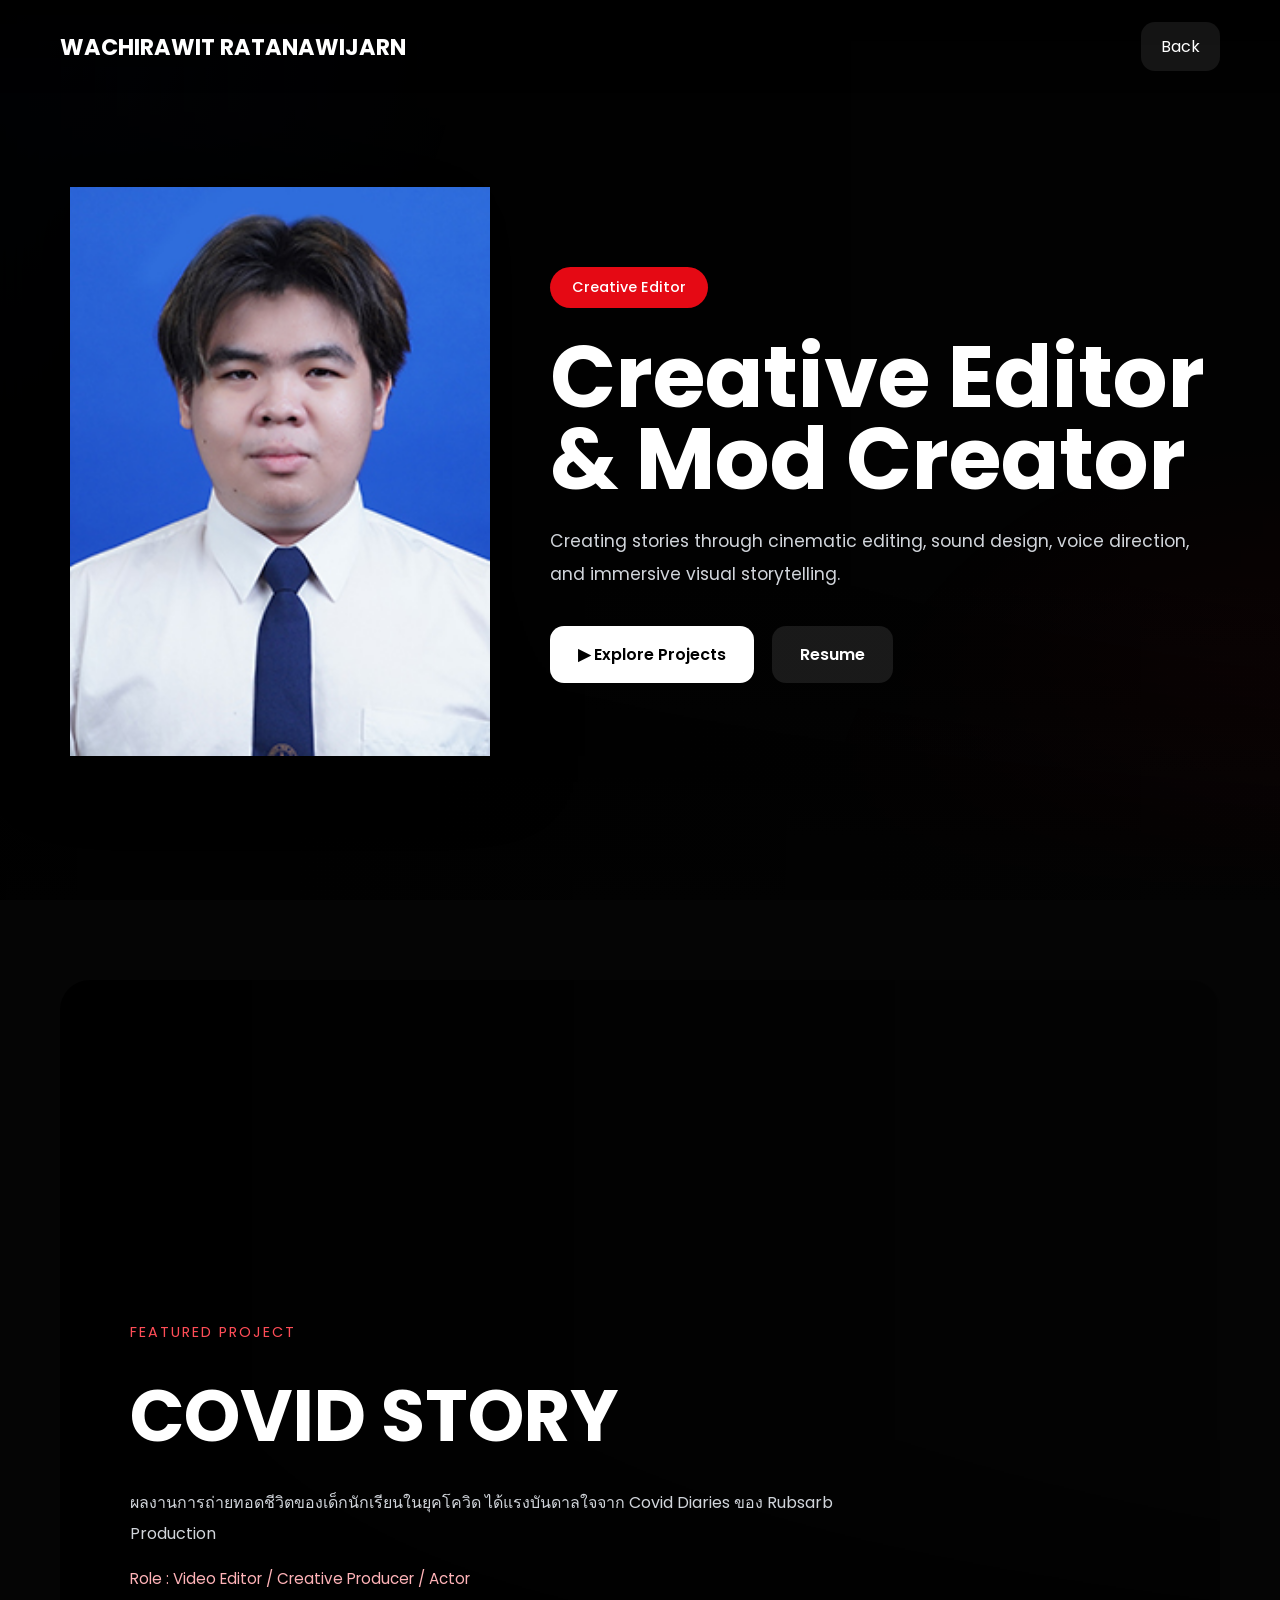
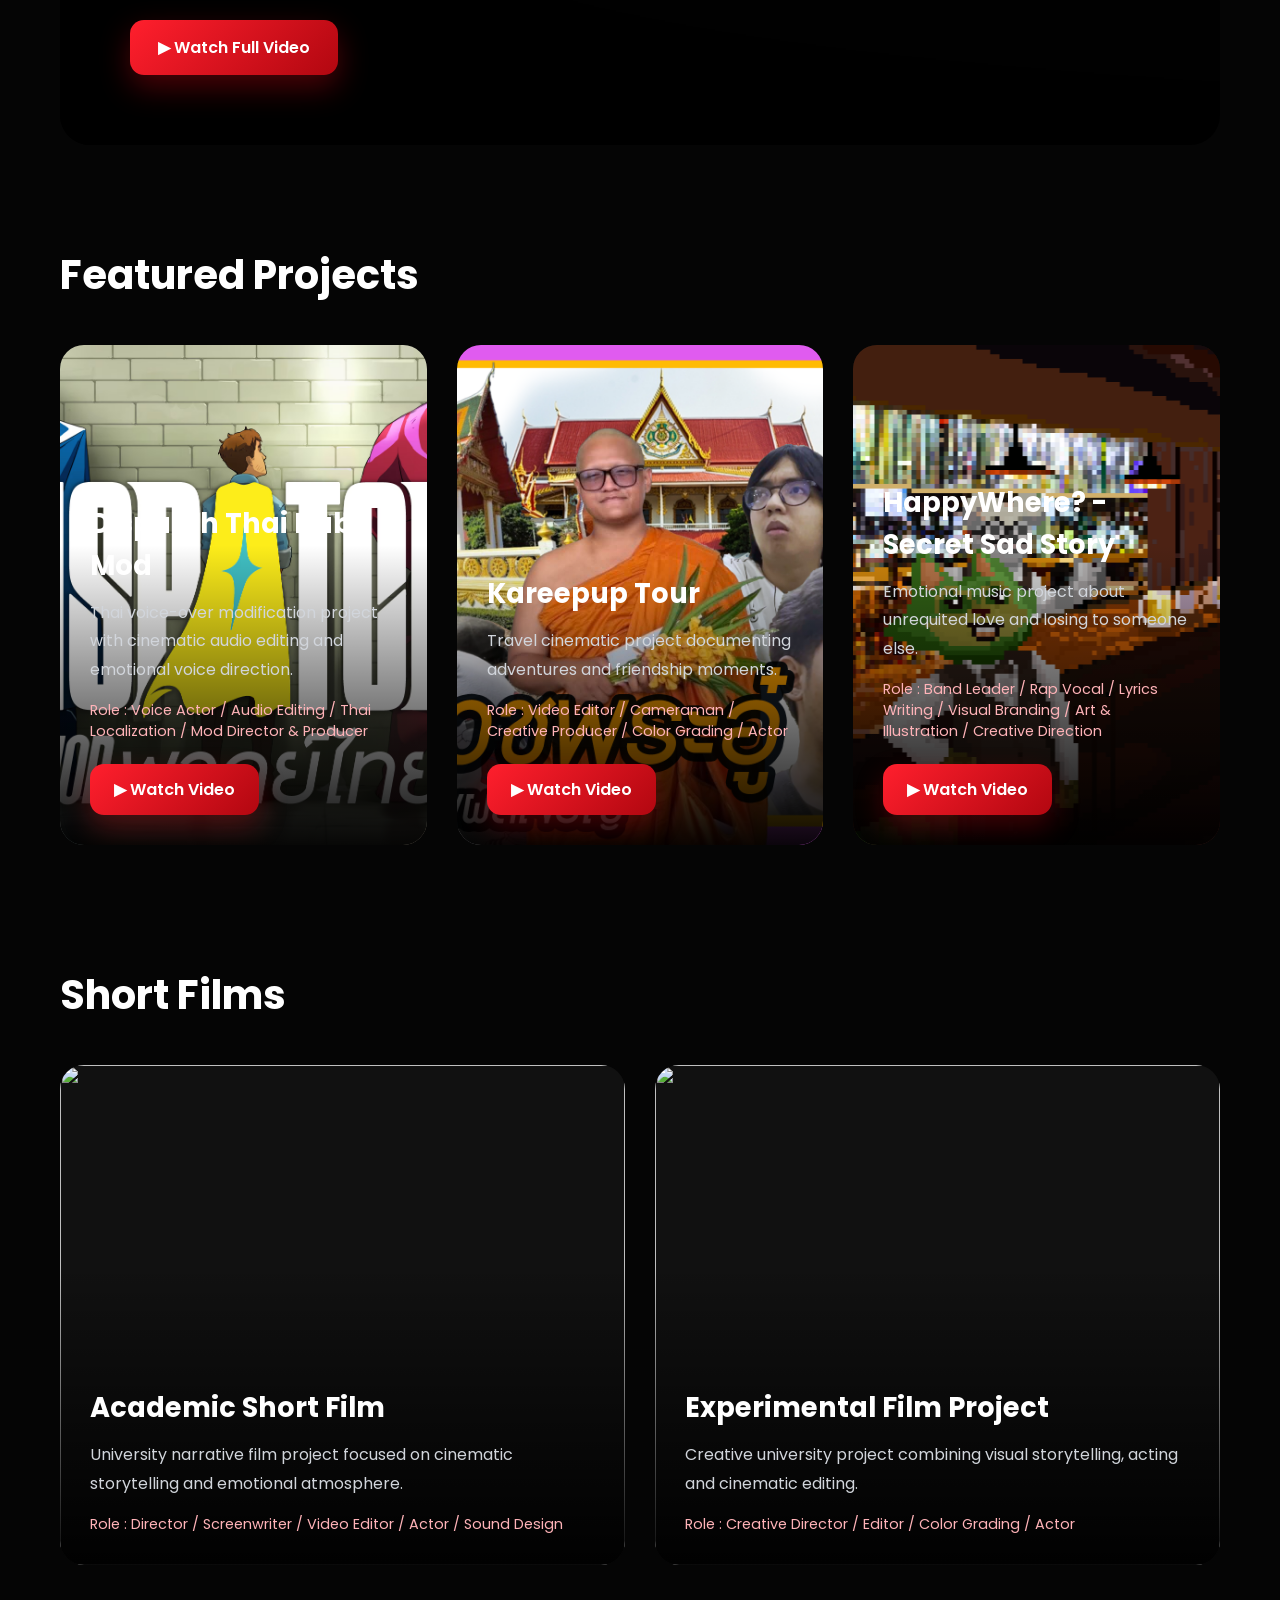
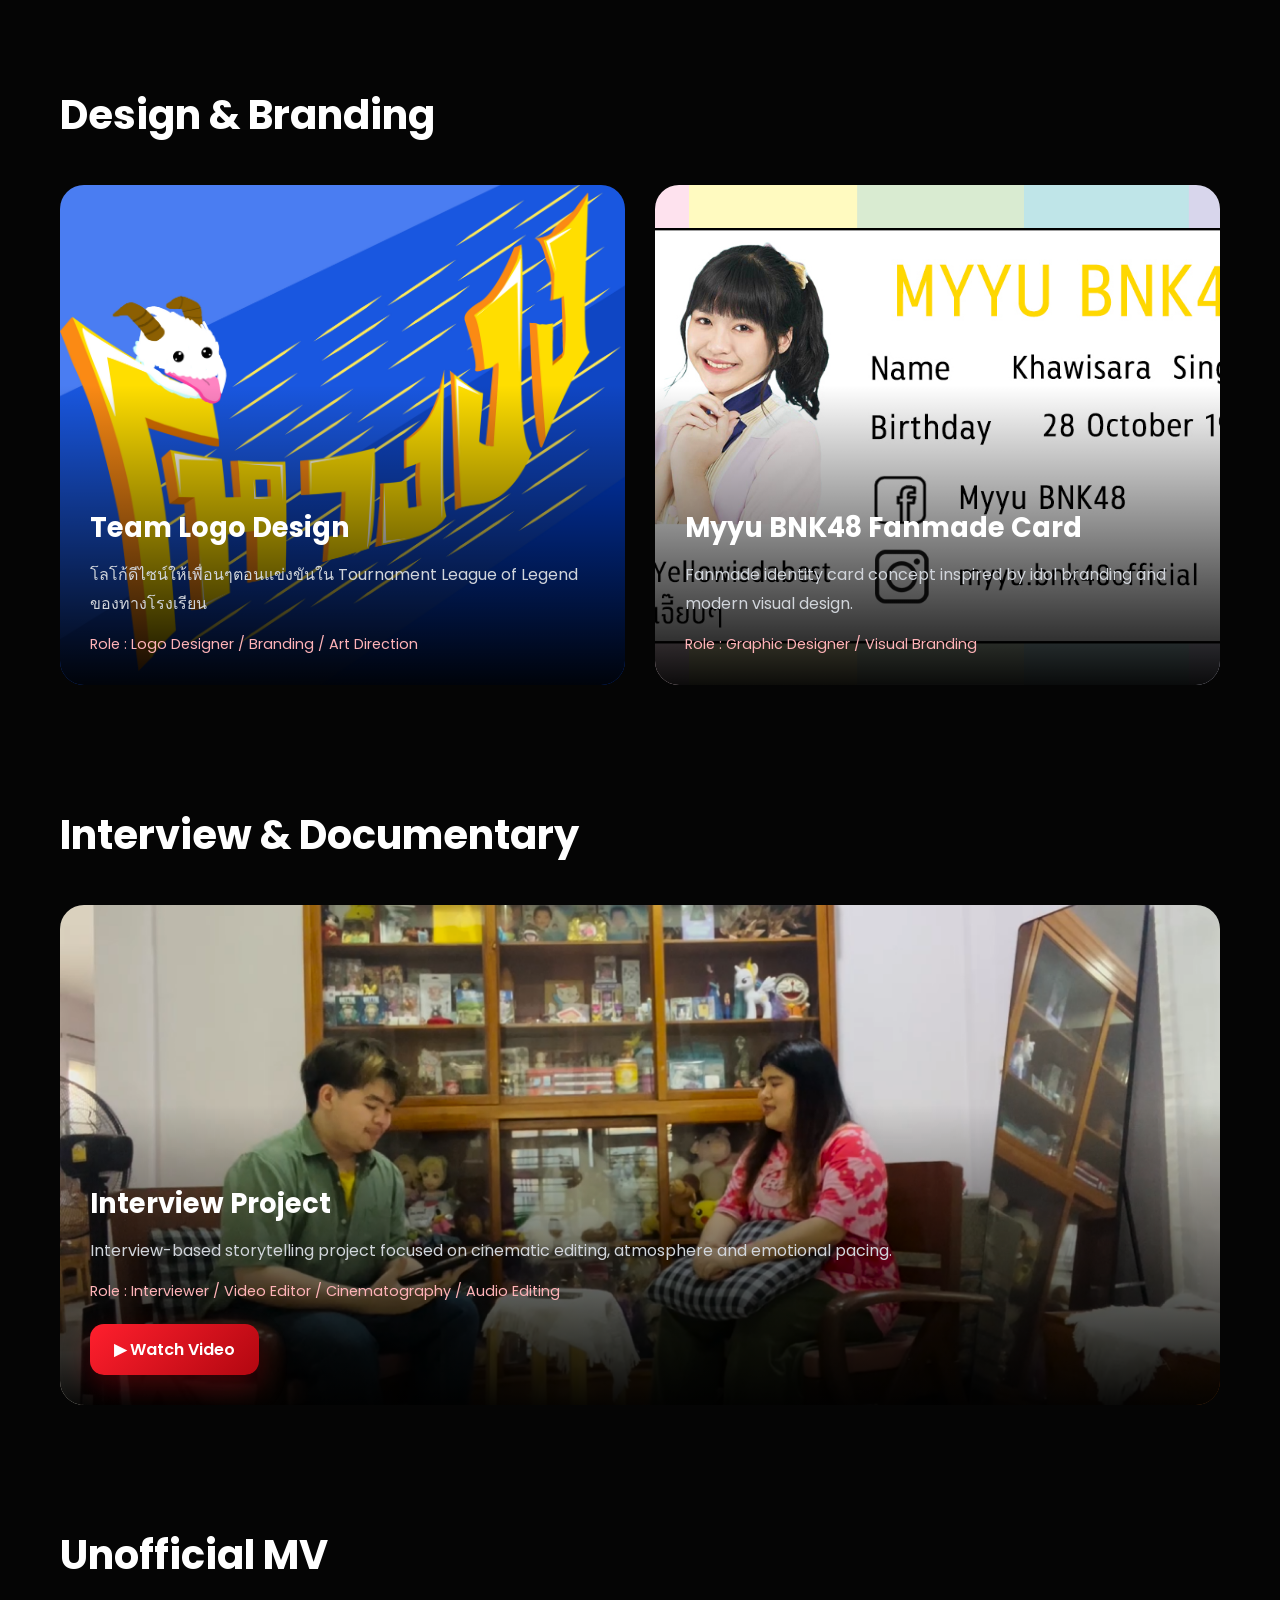
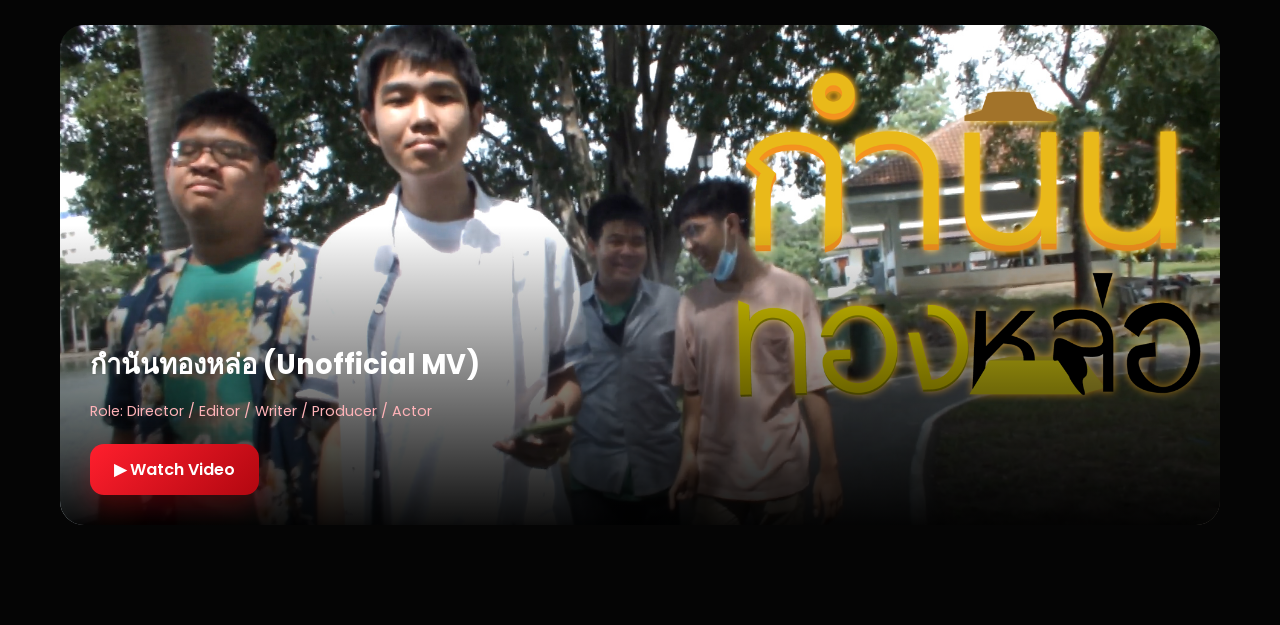
==== creative.html @ c6029c4a "Initial portfolio" ====
<!DOCTYPE html>
<html lang="en">

<head>

    <meta charset="UTF-8">

    <meta name="viewport"
        content="width=device-width, initial-scale=1.0">

    <title>
        Creative Portfolio
    </title>

    <link rel="stylesheet"
        href="creative.css">

    <link rel="preconnect"
        href="https://fonts.googleapis.com">

    <link rel="preconnect"
        href="https://fonts.gstatic.com"
        crossorigin>

    <link href="https://fonts.googleapis.com/css2?family=Poppins:wght@300;400;500;600;700;800&display=swap"
        rel="stylesheet">

</head>

<body class="creative-theme">

    <!-- NAVBAR -->

    <nav class="navbar">

        <h2>
            WACHIRAWIT RATANAWIJARN
        </h2>

        <a href="index.html">
            Back
        </a>

    </nav>

    <!-- HERO -->

    <section class="creative-hero">

        <video autoplay muted loop playsinline class="hero-video">

            <source src="video/Covid Story Day1.mp4"
                type="video/mp4">

        </video>

        <div class="hero-dark"></div>

        <!-- PROFILE -->

        <div class="hero-profile">

            <img src="img/KondeeD.png"
                alt="profile">

        </div>

        <!-- CONTENT -->

        <div class="hero-content">

            <span class="creative-tag">
                Creative Editor
            </span>

            <h1>
                Creative Editor
                <br>
                & Mod Creator
            </h1>

            <p>
                Creating stories through cinematic editing,
                sound design, voice direction,
                and immersive visual storytelling.
            </p>

            <div class="hero-buttons">

                <a href="#projects"
                    class="primary-btn">

                    ▶ Explore Projects

                </a>

                <a href="resume.html"
                    class="secondary-btn">

                    Resume

                </a>

            </div>

        </div>

    </section>

    <!-- FEATURED -->

    <section class="featured-section">

        <div class="featured-banner">

            <video autoplay muted loop playsinline class="featured-video">

                <source src="video/Covid Story Day1.mp4"
                    type="video/mp4">

            </video>

            <div class="featured-gradient"></div>

            <div class="featured-content">

                <span class="featured-label">
                    FEATURED PROJECT
                </span>

                <h1>
                    COVID STORY
                </h1>

                <p>
                    ผลงานการถ่ายทอดชีวิตของเด็กนักเรียนในยุคโควิด
                    ได้แรงบันดาลใจจาก Covid Diaries
                    ของ Rubsarb Production
                </p>

                <div class="featured-role">

                    Role :
                    Video Editor /
                    Creative Producer /
                    Actor

                </div>

                <div class="featured-buttons">

                    <a href="https://drive.google.com/file/d/11CZrA2VwNScDT4aLQ9JB2qUCb4SBR6BE/view?usp=sharing"
                        target="_blank"
                        class="watch-btn">

                        ▶ Watch Full Video

                    </a>

                </div>

            </div>

        </div>

    </section>

    <!-- FEATURED PROJECTS -->

    <section class="creative-projects"
        id="projects">

        <h2>
            Featured Projects
        </h2>

        <div class="creative-grid">

            <!-- DISPATCH -->

            <div class="creative-card">

                <video class="preview-video"
                    loop
                    playsinline
                    preload="metadata">

                    <source src="video/Dispatchthaidub.mp4"
                        type="video/mp4">

                </video>

                <img src="img/Dispatch-Thai-Mod-Dub.png"
                    class="thumbnail">

                <div class="card-shadow"></div>

                <div class="card-overlay">

                    <h3>
                        Dispatch Thai Dub Mod
                    </h3>

                    <p>
                        Thai voice-over modification project
                        with cinematic audio editing
                        and emotional voice direction.
                    </p>

                    <span class="role">

                        Role :
                        Voice Actor /
                        Audio Editing /
                        Thai Localization /
                        Mod Director & Producer

                    </span>

                    <div class="card-buttons">

                        <a href="https://drive.google.com/file/d/12_QbOvafNsTMHzsrVzQDdEHwqWw0oc1S/view?usp=sharing"
                            target="_blank">

                            ▶ Watch Video

                        </a>

                    </div>

                </div>

            </div>

            <!-- KAREEPUP -->

            <div class="creative-card">

                <video class="preview-video"
                    loop
                    playsinline
                    preload="metadata">

                    <source src="video/KareepupPreview.mp4"
                        type="video/mp4">

                </video>

                <img src="img/Kareepuptourep.png"
                    class="thumbnail">

                <div class="card-shadow"></div>

                <div class="card-overlay">

                    <h3>
                        Kareepup Tour
                    </h3>

                    <p>
                        Travel cinematic project
                        documenting adventures
                        and friendship moments.
                    </p>

                    <span class="role">

                        Role :
                        Video Editor /
                        Cameraman /
                        Creative Producer /
                        Color Grading /
                        Actor

                    </span>

                    <div class="card-buttons">

                        <a href="https://youtu.be/xuol1njjHCU?si=xweslhUF6Bc0BoHq"
                            target="_blank">

                            ▶ Watch Video

                        </a>

                    </div>

                </div>

            </div>

            <!-- MUSIC -->

            <div class="creative-card">

                <video class="preview-video"
                    loop
                    playsinline
                    preload="metadata">

                    <source src="video/61233N Rap Only.mp4"
                        type="video/mp4">

                </video>

                <img src="img/Sad shuffle Rap 2.png"
                    class="thumbnail">

                <div class="card-shadow"></div>

                <div class="card-overlay">

                    <h3>
                        HappyWhere? - Secret Sad Story
                    </h3>

                    <p>
                        Emotional music project
                        about unrequited love
                        and losing to someone else.
                    </p>

                    <span class="role">

                        Role :
                        Band Leader /
                        Rap Vocal /
                        Lyrics Writing /
                        Visual Branding /
                        Art & Illustration /
                        Creative Direction

                    </span>

                    <div class="card-buttons">

                        <a href="https://youtu.be/ZucjGCOoV7k?si=2Bk9eQWppf0GqApz"
                            target="_blank">

                            ▶ Watch Video

                        </a>

                    </div>

                </div>

            </div>

        </div>

    </section>

    <!-- SHORT FILMS -->

    <section class="creative-projects">

        <h2>
            Short Films
        </h2>

        <div class="creative-grid">

            <!-- FILM 1 -->

            <div class="creative-card">

                <video class="preview-video"
                    loop
                    playsinline
                    preload="metadata">

                    <source src="video/shortfilm1.mp4"
                        type="video/mp4">

                </video>

                <img src="img/shortfilm1.jpg"
                    class="thumbnail">

                <div class="card-shadow"></div>

                <div class="card-overlay">

                    <h3>
                        Academic Short Film
                    </h3>

                    <p>
                        University narrative film project
                        focused on cinematic storytelling
                        and emotional atmosphere.
                    </p>

                    <span class="role">

                        Role :
                        Director /
                        Screenwriter /
                        Video Editor /
                        Actor /
                        Sound Design

                    </span>

                </div>

            </div>

            <!-- FILM 2 -->

            <div class="creative-card">

                <video class="preview-video"
                    loop
                    playsinline
                    preload="metadata">

                    <source src="video/shortfilm2.mp4"
                        type="video/mp4">

                </video>

                <img src="img/shortfilm2.jpg"
                    class="thumbnail">

                <div class="card-shadow"></div>

                <div class="card-overlay">

                    <h3>
                        Experimental Film Project
                    </h3>

                    <p>
                        Creative university project
                        combining visual storytelling,
                        acting and cinematic editing.
                    </p>

                    <span class="role">

                        Role :
                        Creative Director /
                        Editor /
                        Color Grading /
                        Actor

                    </span>

                </div>

            </div>

        </div>

    </section>

    <!-- DESIGN -->

    <section class="creative-projects">

        <h2>
            Design & Branding
        </h2>

        <div class="creative-grid">

            <!-- LOGO -->

            <div class="creative-card">

                <img src="img/HVONG.jpg"
                    class="thumbnail">

                <div class="card-shadow"></div>

                <div class="card-overlay">

                    <h3>
                        Team Logo Design
                    </h3>

                    <p>
                        โลโก้ดีไซน์ให้เพื่อนๆตอนแข่งขันใน Tournament League of Legend ของทางโรงเรียน
                    </p>

                    <span class="role">

                        Role :
                        Logo Designer /
                        Branding /
                        Art Direction

                    </span>

                </div>

            </div>

            <!-- MYYU -->

            <div class="creative-card">

                <img src="img/Myyu-Nambat-1.jpg"
                    class="thumbnail">

                <div class="card-shadow"></div>

                <div class="card-overlay">

                    <h3>
                        Myyu BNK48 Fanmade Card
                    </h3>

                    <p>
                        Fanmade identity card concept
                        inspired by idol branding
                        and modern visual design.
                    </p>

                    <span class="role">

                        Role :
                        Graphic Designer /
                        Visual Branding

                    </span>

                </div>

            </div>

        </div>

    </section>

    <!-- INTERVIEW -->

    <section class="creative-projects">

        <h2>
            Interview & Documentary
        </h2>

        <div class="creative-grid">

            <div class="creative-card">

                <video class="preview-video"
                    loop
                    playsinline
                    preload="metadata">

                    <source src="video/สัมภาษณ์.mp4"
                        type="video/mp4">

                </video>

                <img src="img/interview.png"
                    class="thumbnail">

                <div class="card-shadow"></div>

                <div class="card-overlay">

                    <h3>
                        Interview Project
                    </h3>

                    <p>
                        Interview-based storytelling project
                        focused on cinematic editing,
                        atmosphere and emotional pacing.
                    </p>

                    <span class="role">

                        Role :
                        Interviewer /
                        Video Editor /
                        Cinematography /
                        Audio Editing

                    </span>
                       <div class="card-buttons">

                        <a href="https://drive.google.com/file/d/1KgZrZztROcZBsKr0W5lDnal0tTq4Ae-y/view?usp=sharing"
                            target="_blank">

                            ▶ Watch Video

                        </a>

                </div>
                </div>

            </div>

        </div>

    </section>

    <section class="creative-projects">

        <h2>
            Unofficial MV
        </h2>

        <div class="creative-grid">

            <div class="creative-card">

                <video class="preview-video"
                    loop
                    playsinline
                    preload="metadata">

                    <source src="video/กำนัน demo.mp4"
                        type="video/mp4">

                </video>

                <img src="img/กำนันทองหล่อ.png"
                    class="thumbnail">

                <div class="card-shadow"></div>

                <div class="card-overlay">

                    <h3>
                        กำนันทองหล่อ (Unofficial MV)
                    </h3>

                    <p>
                    
                    </p>

                   <span class="role">
Role: Director / Editor / Writer / Producer / Actor
</span>

                    
                    <div class="card-buttons">

                        <a href="https://drive.google.com/file/d/1rPIgU0W3cqVc8sFLpJ1EjX5OUU60GC_w/view?usp=sharing"
                            target="_blank">

                            ▶ Watch Video

                        </a>

                </div>

            </div>

        </div>

    </section>

    <!-- SCRIPT -->

    <script>

        const cards =
            document.querySelectorAll(".creative-card");

        cards.forEach(card => {

            const video =
                card.querySelector(".preview-video");

            const thumbnail =
                card.querySelector(".thumbnail");

            if (!video) return;

            card.addEventListener(
                "mouseenter",
                () => {

                    video.currentTime = 8;

                    video.play();

                    video.muted = false;

                    thumbnail.style.opacity = "0";

                    video.style.opacity = "1";

                }
            );

            card.addEventListener(
                "mouseleave",
                () => {

                    video.pause();

                    thumbnail.style.opacity = "1";

                    video.style.opacity = "0";

                }
            );

        });

    </script>

</body>

</html>
---- creative.css ----
/* ========================================= */
/* RESET */
/* ========================================= */

*{
    margin:0;
    padding:0;
    box-sizing:border-box;
}

html{
    scroll-behavior:smooth;
}

body{
    font-family:'Poppins',sans-serif;
    background:#050505;
    color:white;
    overflow-x:hidden;
}

/* ========================================= */
/* BACKGROUND */
/* ========================================= */

body::before{
    content:"";

    position:fixed;
    inset:0;

    background:
        radial-gradient(circle at top left,
            rgba(37,99,235,.15),
            transparent 30%),

        radial-gradient(circle at bottom right,
            rgba(229,9,20,.15),
            transparent 30%);

    z-index:-1;
}

/* ========================================= */
/* NAVBAR */
/* ========================================= */

.navbar{
    position:fixed;
    top:0;
    left:0;

    width:100%;

    padding:22px 60px;

    display:flex;
    justify-content:space-between;
    align-items:center;

    z-index:999;

    background:
        linear-gradient(
            to bottom,
            rgba(0,0,0,.9),
            transparent
        );
}

.navbar h2{
    font-size:1.4rem;
    font-weight:700;
}

.navbar a{
    text-decoration:none;
    color:white;

    padding:12px 20px;

    border-radius:14px;

    background:#ffffff14;

    transition:.3s;
}

.navbar a:hover{
    background:#ffffff25;
}

/* ========================================= */
/* CREATIVE HERO */
/* ========================================= */

.creative-hero{

    position:relative;

    min-height:100vh;

    display:flex;
    align-items:center;
    justify-content:space-between;

    gap:60px;

    padding:
        130px 70px 80px;

    overflow:hidden;
}

/* VIDEO */

.hero-video{

    position:absolute;
    inset:0;

    width:100%;
    height:100%;

    object-fit:cover;

    z-index:0;
}

/* DARK OVERLAY */

.hero-dark{

    position:absolute;
    inset:0;

    background:
        linear-gradient(
            to right,
            rgba(0,0,0,.9),
            rgba(0,0,0,.45)
        ),

        linear-gradient(
            to top,
            #050505,
            transparent 35%
        );

    z-index:1;
}

/* TEXT */

.hero-content{

    position:relative;

    z-index:5;

    flex:1;

    max-width:720px;
}

.creative-tag{

    display:inline-flex;

    padding:10px 22px;

    border-radius:999px;

    background:#e50914;

    margin-bottom:28px;

    font-size:.9rem;

    font-weight:500;
}

.hero-content h1{

    font-size:5.4rem;

    line-height:.95;

    margin-bottom:25px;
}

.hero-content p{

    color:#d1d5db;

    line-height:1.9;

    font-size:1.08rem;

    max-width:650px;
}

/* BUTTONS */

.hero-buttons{

    display:flex;

    gap:18px;

    margin-top:35px;

    flex-wrap:wrap;
}

.primary-btn,
.secondary-btn{

    text-decoration:none;

    padding:16px 28px;

    border-radius:14px;

    font-weight:600;

    transition:.3s;
}

.primary-btn{

    background:white;

    color:black;
}

.secondary-btn{

    background:#ffffff18;

    color:white;
}

.primary-btn:hover,
.secondary-btn:hover{

    transform:
        translateY(-4px);
}

/* PROFILE */

.hero-profile{

    position:relative;

    z-index:5;

    flex-shrink:0;
}

.hero-profile img{

    width:420px;

    max-width:100%;

    object-fit:cover;

    filter:
        drop-shadow(0 0 40px #000);
}

/* ========================================= */
/* FEATURED */
/* ========================================= */

.featured-section{
    padding:80px 60px;
}

.featured-banner{

    position:relative;

    height:85vh;

    overflow:hidden;

    border-radius:30px;
}

.featured-video{

    position:absolute;
    inset:0;

    width:100%;
    height:100%;

    object-fit:cover;
}

.featured-gradient{

    position:absolute;
    inset:0;

    background:
        linear-gradient(
            to right,
            rgba(0,0,0,.92),
            rgba(0,0,0,.2)
        ),

        linear-gradient(
            to top,
            rgba(0,0,0,.95),
            transparent 40%
        );
}

.featured-content{

    position:absolute;

    left:70px;
    bottom:70px;

    z-index:5;

    max-width:720px;
}

.featured-label{

    color:#ff4d57;

    letter-spacing:2px;

    font-size:.9rem;
}

.featured-content h1{

    font-size:4.5rem;

    margin:18px 0;
}

.featured-content p{

    color:#d1d5db;

    line-height:1.9;
}

.featured-role{

    margin-top:18px;

    color:#ffb3b8;

    font-size:.95rem;
}

.featured-buttons{

    display:flex;

    gap:18px;

    margin-top:30px;

    flex-wrap:wrap;
}

.watch-btn,
.info-btn{

    text-decoration:none;

    padding:15px 28px;

    border-radius:14px;

    font-weight:600;

    transition:.3s;
}

.watch-btn{

    background:
        linear-gradient(
            135deg,
            #ff1f2d,
            #b20710
        );

    color:white;

    box-shadow:
        0 12px 30px #e5091455;
}

.info-btn{

    background:#ffffff18;

    color:white;
}

.watch-btn:hover,
.info-btn:hover{

    transform:
        translateY(-4px)
        scale(1.03);
}

/* ========================================= */
/* PROJECTS */
/* ========================================= */

.creative-projects{

    padding:20px 60px 100px;
}

.creative-projects h2{

    font-size:2.5rem;

    margin-bottom:40px;
}

.creative-grid{

    display:grid;

    grid-template-columns:
        repeat(
            auto-fit,
            minmax(340px,1fr)
        );

    gap:30px;
}

/* CARD */

.creative-card{

    position:relative;

    height:500px;

    overflow:hidden;

    border-radius:24px;

    background:#111;

    cursor:pointer;

    transition:.35s;
}

.creative-card:hover{

    transform:
        scale(1.03);

    z-index:10;
}

/* IMAGE + VIDEO */

.preview-video,
.thumbnail{

    position:absolute;
    inset:0;

    width:100%;
    height:100%;

    object-fit:cover;
}

.preview-video{

    opacity:0;

    transition:.35s;
}

.creative-card:hover .preview-video{

    opacity:1;
}

.creative-card:hover .thumbnail{

    opacity:0;
}

/* SHADOW */

.card-shadow{

    position:absolute;
    inset:0;

    z-index:2;

    background:
        linear-gradient(
            to top,
            rgba(0,0,0,.95),
            transparent 60%
        );
}

/* TEXT */

.card-overlay{

    position:absolute;

    bottom:0;

    width:100%;

    padding:30px;

    z-index:5;
}

.card-overlay h3{

    font-size:1.7rem;

    margin-bottom:12px;
}

.card-overlay p{

    color:#d1d5db;

    line-height:1.8;
}

.role{

    display:block;

    margin-top:15px;

    color:#ffb3b8;

    font-size:.9rem;
}

/* BUTTON */

.card-buttons{

    margin-top:22px;
}

.card-buttons a{

    display:inline-flex;

    align-items:center;

    gap:10px;

    text-decoration:none;

    padding:13px 24px;

    border-radius:14px;

    background:
        linear-gradient(
            135deg,
            #ff1f2d,
            #b20710
        );

    color:white;

    font-weight:600;

    transition:.3s;

    box-shadow:
        0 12px 28px #e5091444;
}

.card-buttons a:hover{

    transform:
        translateY(-4px)
        scale(1.03);

    box-shadow:
        0 18px 35px #e5091480;
}

/* ========================================= */
/* DEVELOPER PAGE */
/* ========================================= */

.resume-page{

    width:100%;

    max-width:1400px;

    margin:auto;

    padding:120px 40px 100px;
}

.resume-card{

    display:grid;

    grid-template-columns:
        320px 1fr;

    gap:60px;

    background:#141414cc;

    border:1px solid #222;

    border-radius:35px;

    padding:50px;

    backdrop-filter:blur(16px);
}

.left{
    display:flex;
    justify-content:center;
}

.profile{

    width:100%;
    max-width:280px;

    border-radius:28px;

    object-fit:cover;

    border:4px solid #2563eb;
}

.right h1{

    font-size:5rem;

    line-height:.95;

    margin-bottom:20px;
}

.right h2{

    color:#d1d5db;

    margin-bottom:25px;
}

.desc{

    color:#9ca3af;

    line-height:1.9;
}

/* ========================================= */
/* MOBILE */
/* ========================================= */

@media(max-width:900px){

    /* HERO */

    .creative-hero{

        flex-direction:column;

        justify-content:flex-start;

        text-align:center;

        padding:
            120px 25px 80px;

        gap:35px;
    }

    /* รูปขึ้นบน */

    .hero-profile{

        order:1;
    }

    .hero-profile img{

        width:240px;
    }

    /* text ลงล่าง */

    .hero-content{

        order:2;

        max-width:100%;
    }

    .hero-content h1{

        font-size:3.2rem;

        line-height:1.05;
    }

    .hero-content p{

        font-size:1rem;

        margin:auto;
    }

    .hero-buttons{

        justify-content:center;
    }

    /* FEATURED */

    .featured-section{

        padding:60px 20px;
    }

    .featured-content{

        left:25px;
        right:25px;
        bottom:30px;
    }

    .featured-content h1{

        font-size:2.7rem;
    }

    /* PROJECTS */

    .creative-projects{

        padding:80px 20px;
    }

    .navbar{

        padding:20px;
    }

    /* DEVELOPER */

    .resume-card{

        grid-template-columns:1fr;

        text-align:center;
    }

    .right h1{

        font-size:3rem;
    }

    .right{

        display:flex;

        flex-direction:column;

        align-items:center;
    }
}

@media(max-width:600px){

    .hero-content h1{

        font-size:2.6rem;
    }

    .featured-content h1{

        font-size:2.2rem;
    }

    .creative-grid{

        grid-template-columns:1fr;
    }

    .creative-card{

        height:460px;
    }

    .resume-page{

        padding:110px 20px 80px;
    }

    .resume-card{

        padding:30px;
    }
}
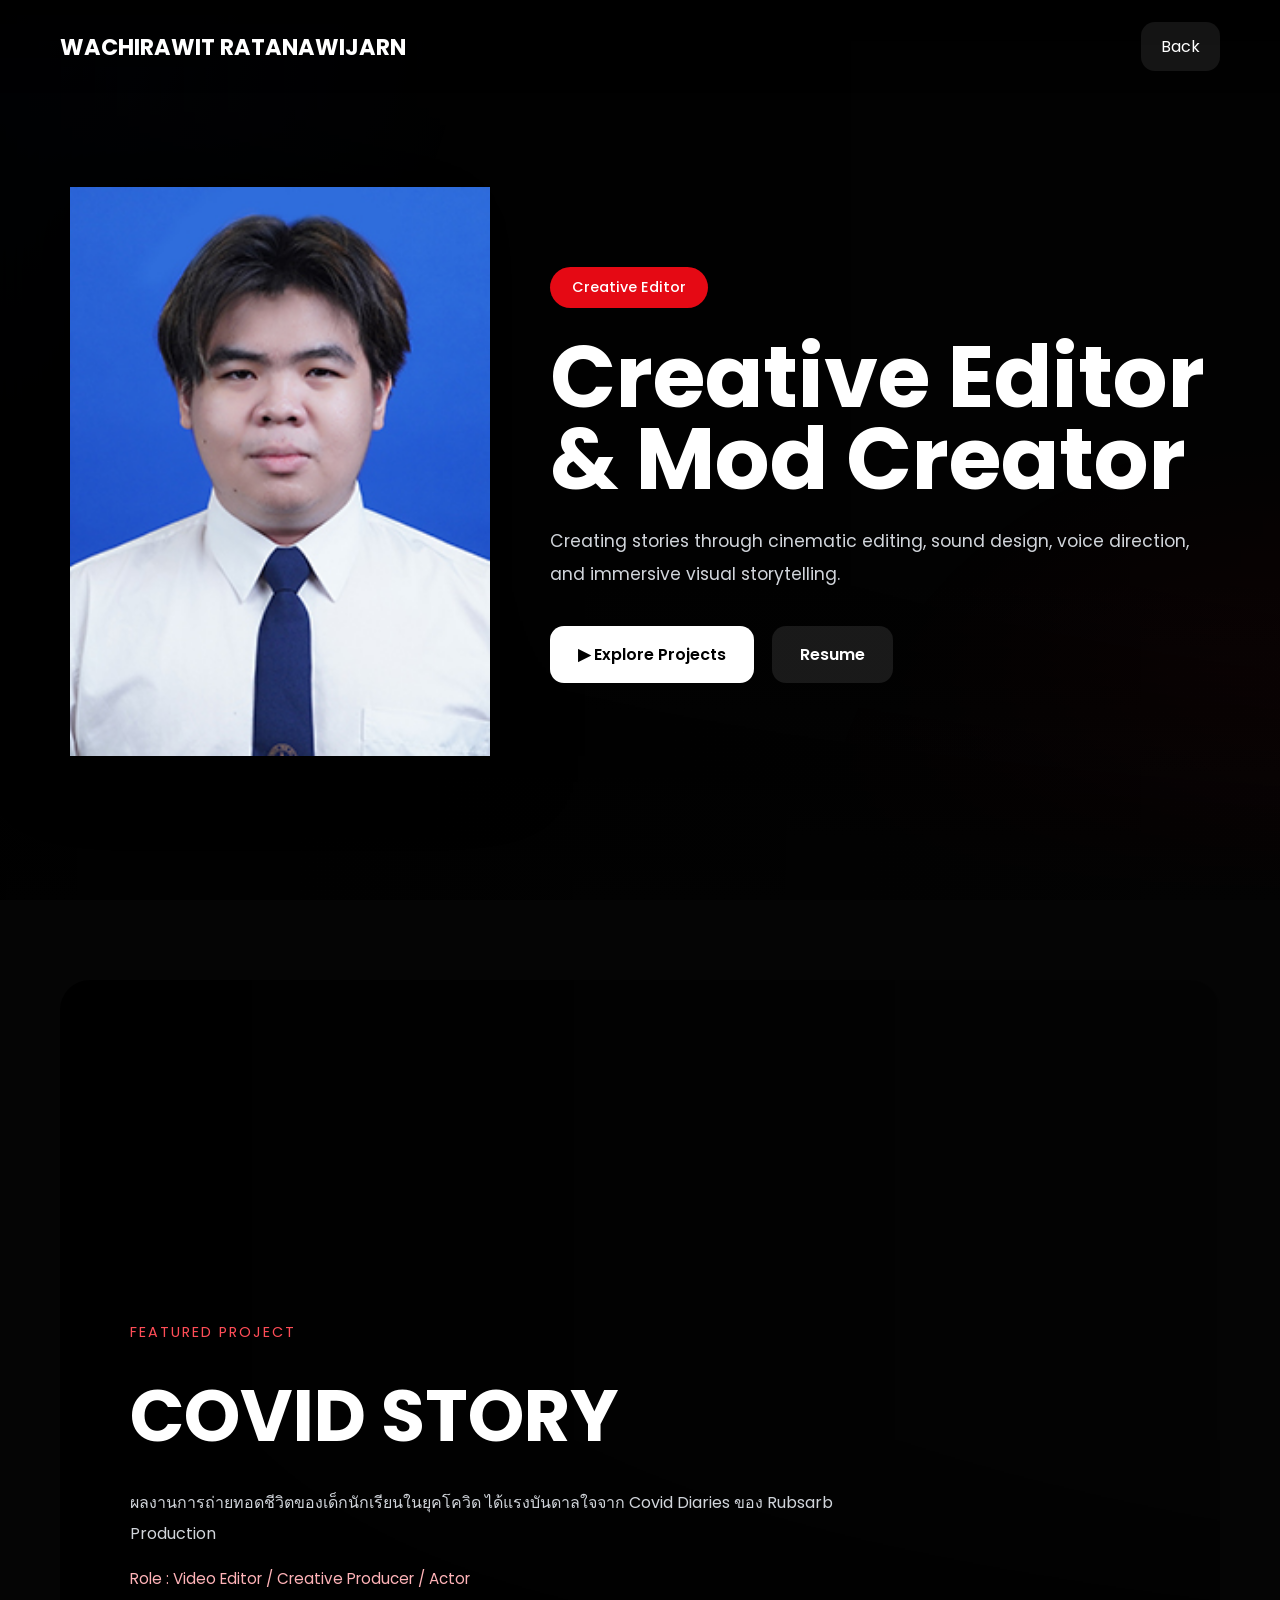
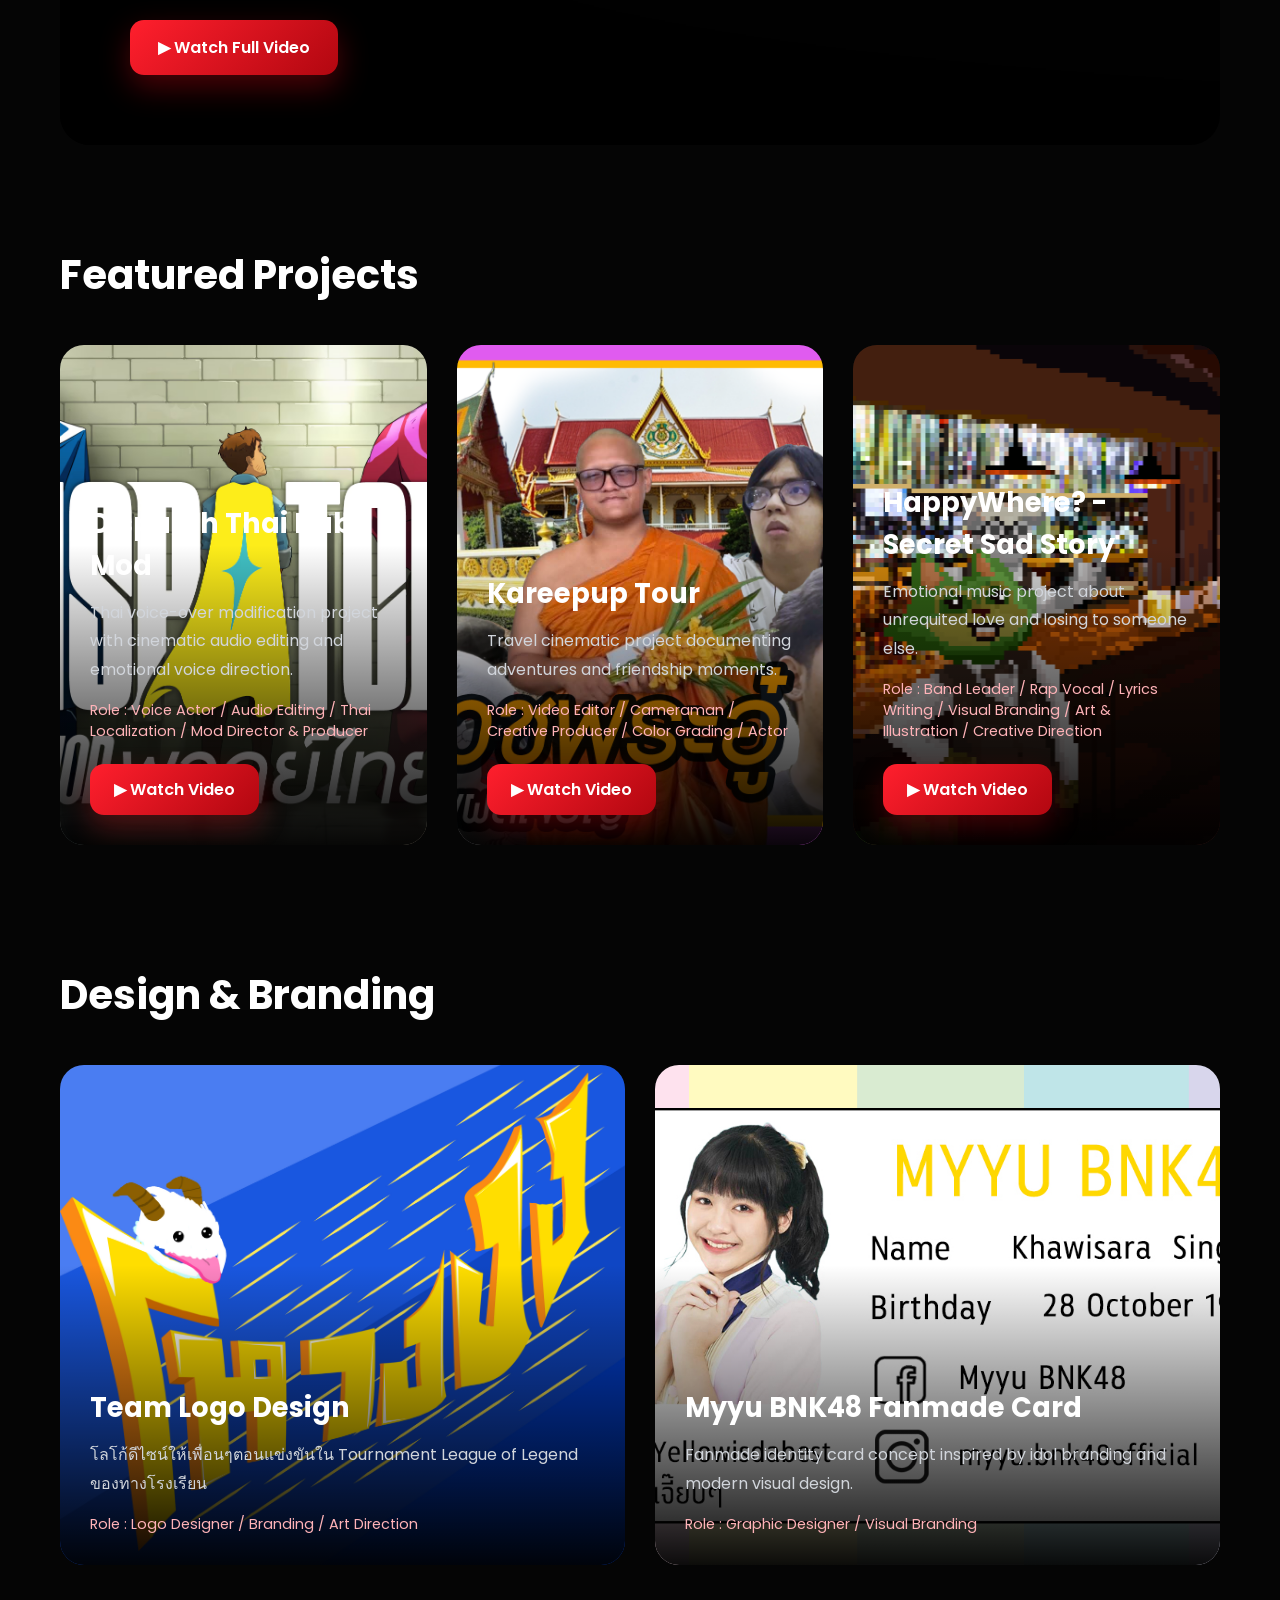
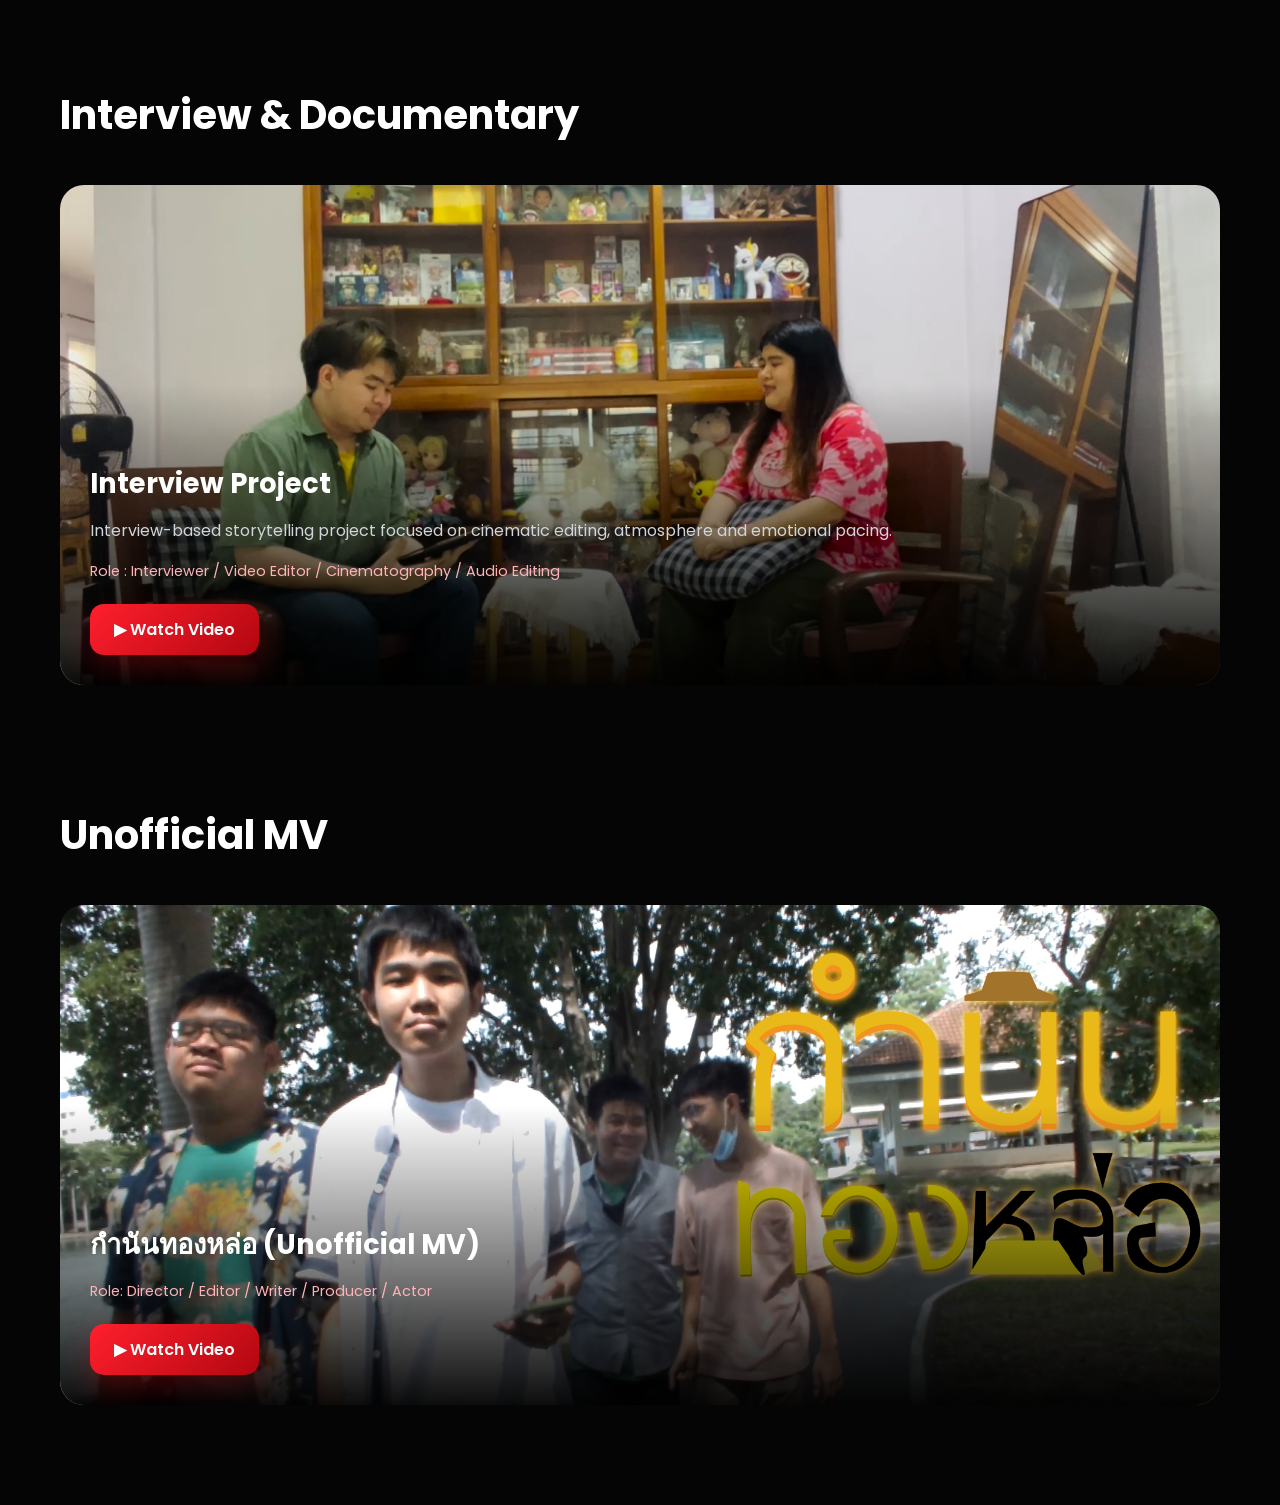
==== commit d0fdbddf: "Initial portfolio upload" ====
--- a/creative.html
+++ b/creative.html
@@ -351,111 +351,6 @@
 
     </section>
 
-    <!-- SHORT FILMS -->
-
-    <section class="creative-projects">
-
-        <h2>
-            Short Films
-        </h2>
-
-        <div class="creative-grid">
-
-            <!-- FILM 1 -->
-
-            <div class="creative-card">
-
-                <video class="preview-video"
-                    loop
-                    playsinline
-                    preload="metadata">
-
-                    <source src="video/shortfilm1.mp4"
-                        type="video/mp4">
-
-                </video>
-
-                <img src="img/shortfilm1.jpg"
-                    class="thumbnail">
-
-                <div class="card-shadow"></div>
-
-                <div class="card-overlay">
-
-                    <h3>
-                        Academic Short Film
-                    </h3>
-
-                    <p>
-                        University narrative film project
-                        focused on cinematic storytelling
-                        and emotional atmosphere.
-                    </p>
-
-                    <span class="role">
-
-                        Role :
-                        Director /
-                        Screenwriter /
-                        Video Editor /
-                        Actor /
-                        Sound Design
-
-                    </span>
-
-                </div>
-
-            </div>
-
-            <!-- FILM 2 -->
-
-            <div class="creative-card">
-
-                <video class="preview-video"
-                    loop
-                    playsinline
-                    preload="metadata">
-
-                    <source src="video/shortfilm2.mp4"
-                        type="video/mp4">
-
-                </video>
-
-                <img src="img/shortfilm2.jpg"
-                    class="thumbnail">
-
-                <div class="card-shadow"></div>
-
-                <div class="card-overlay">
-
-                    <h3>
-                        Experimental Film Project
-                    </h3>
-
-                    <p>
-                        Creative university project
-                        combining visual storytelling,
-                        acting and cinematic editing.
-                    </p>
-
-                    <span class="role">
-
-                        Role :
-                        Creative Director /
-                        Editor /
-                        Color Grading /
-                        Actor
-
-                    </span>
-
-                </div>
-
-            </div>
-
-        </div>
-
-    </section>
-
     <!-- DESIGN -->
 
     <section class="creative-projects">
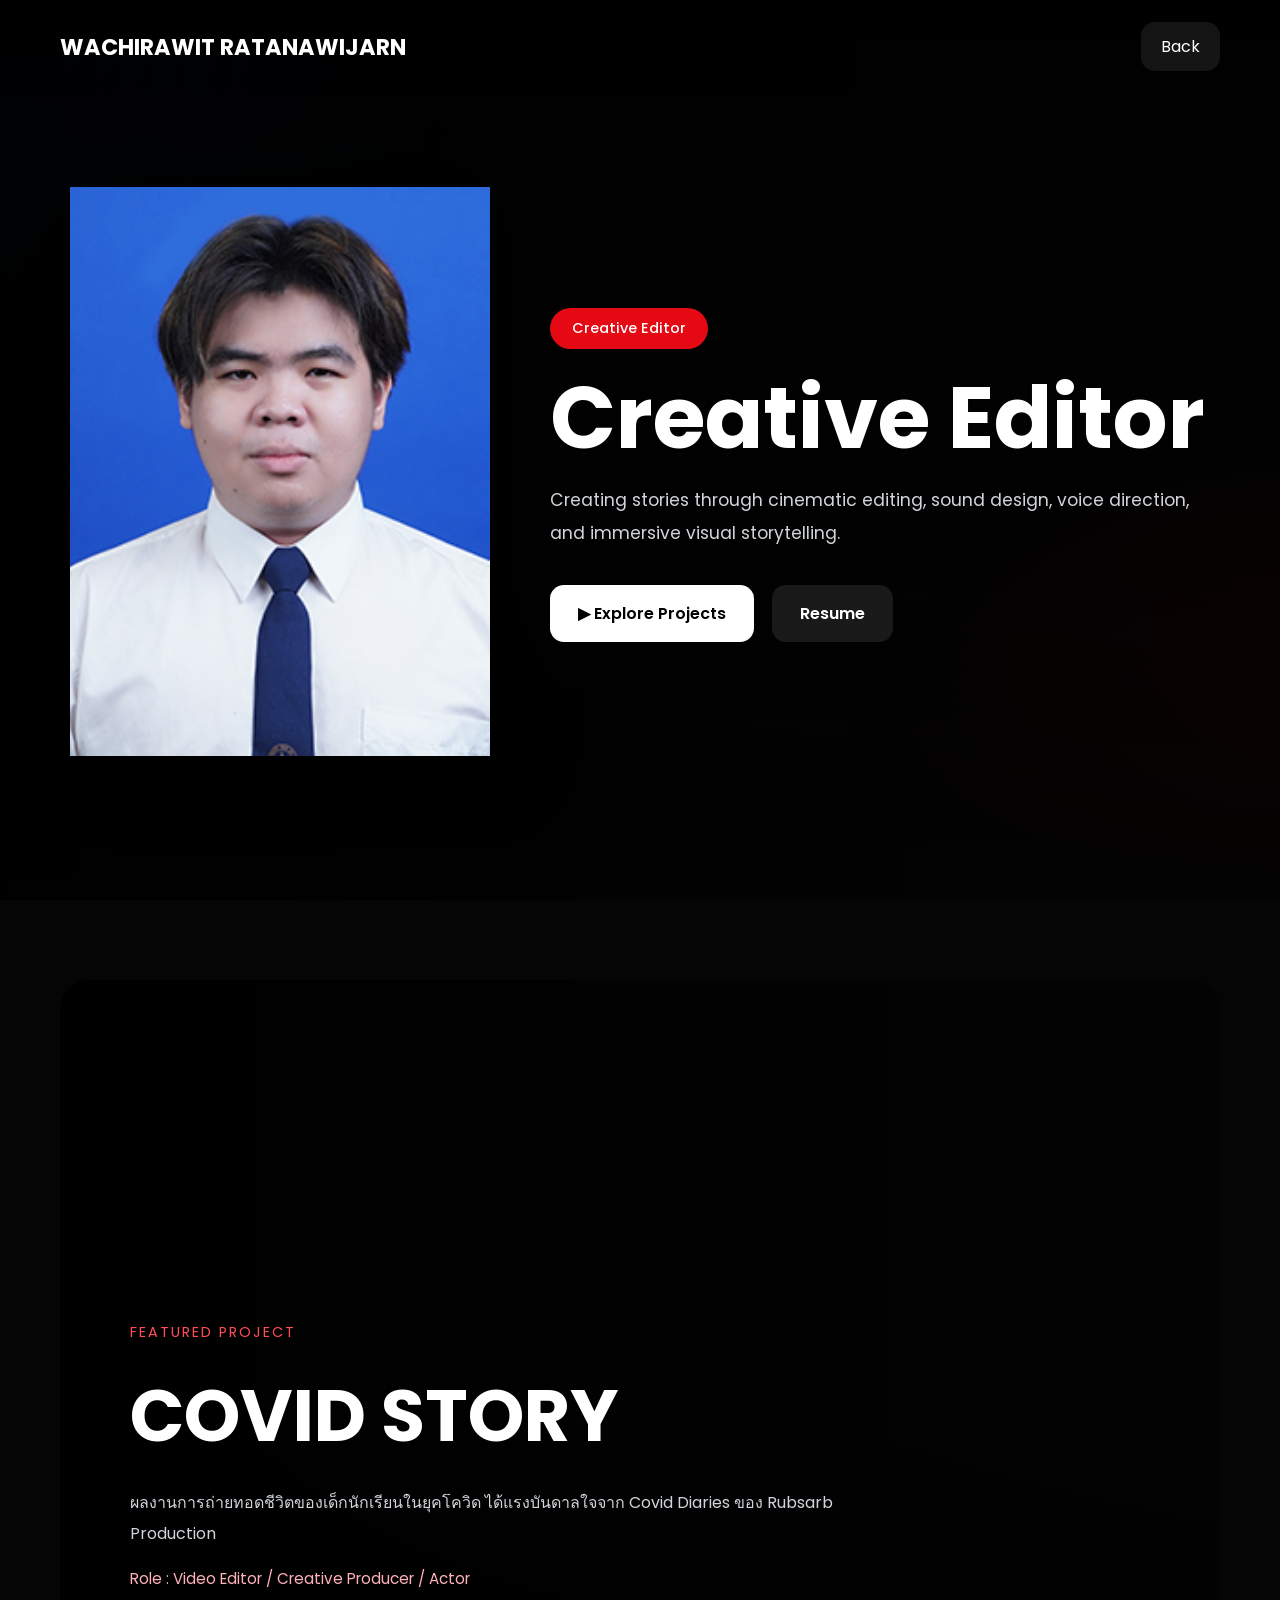
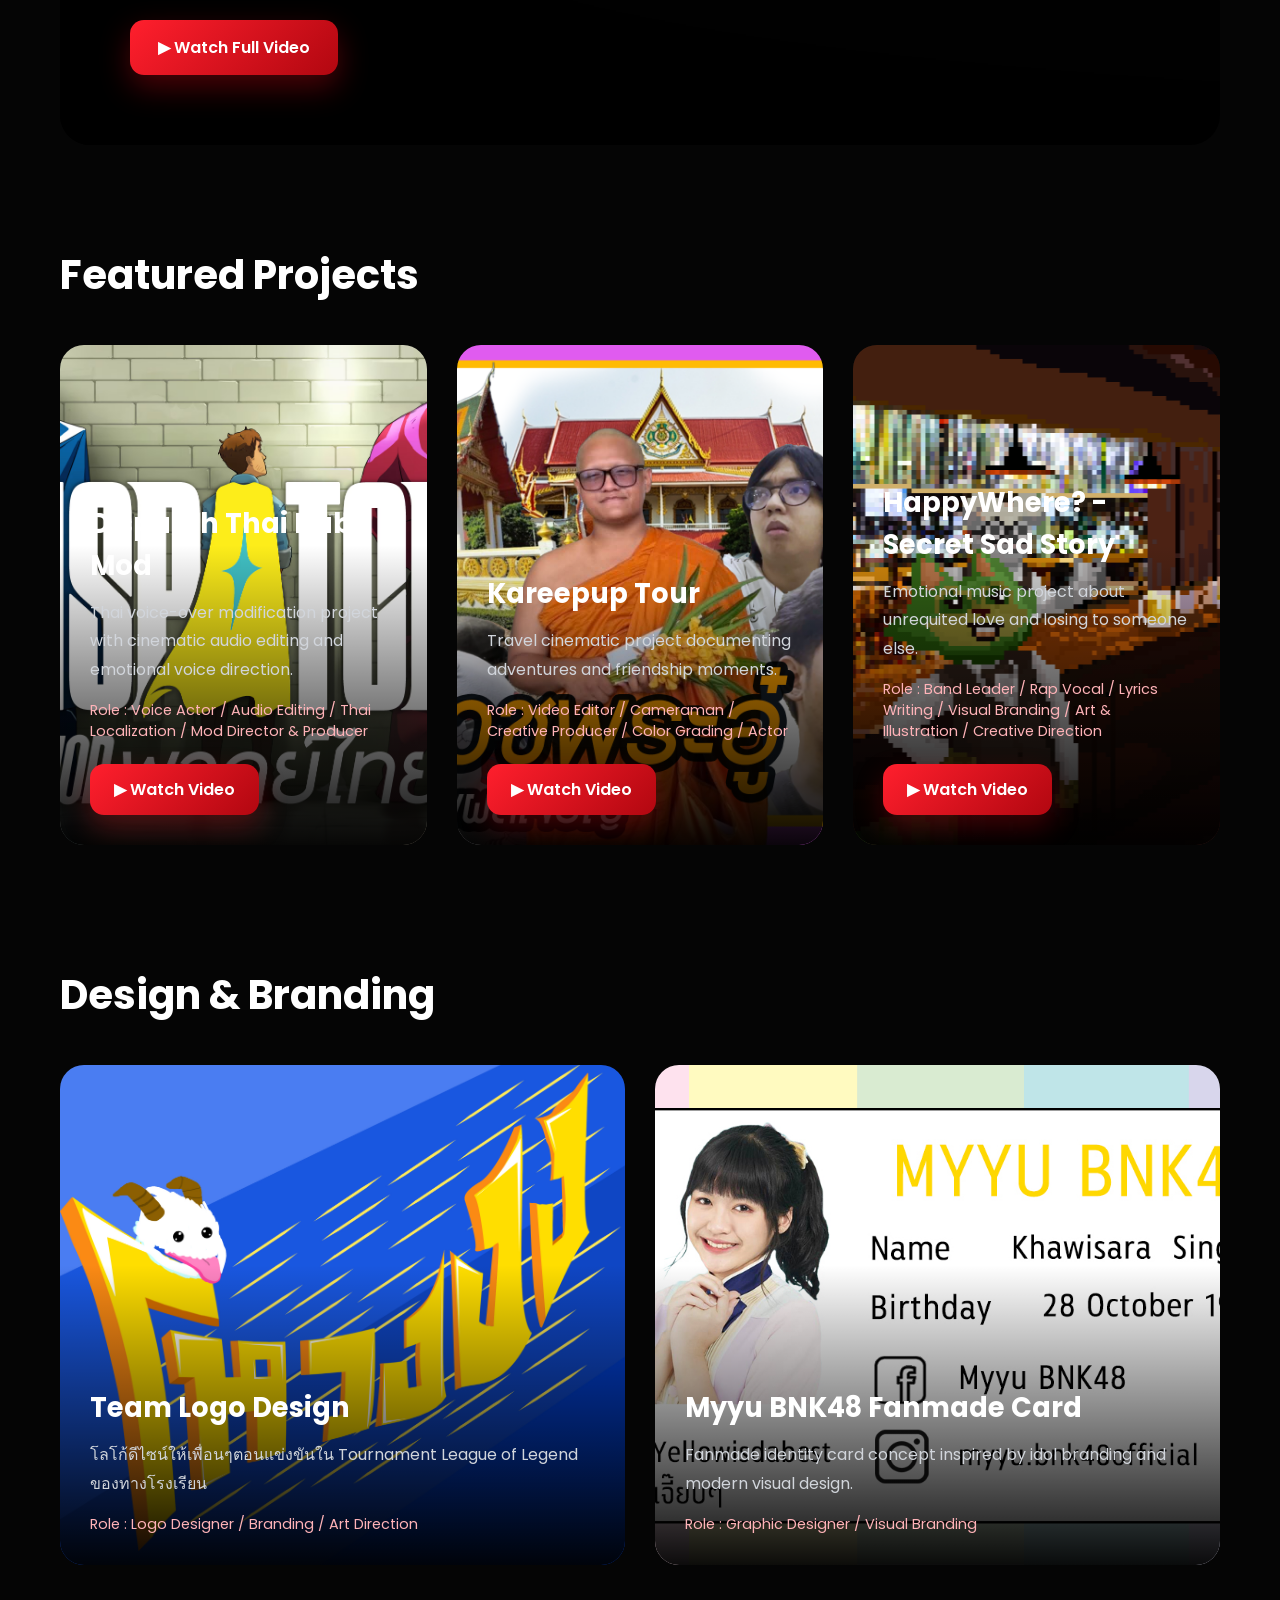
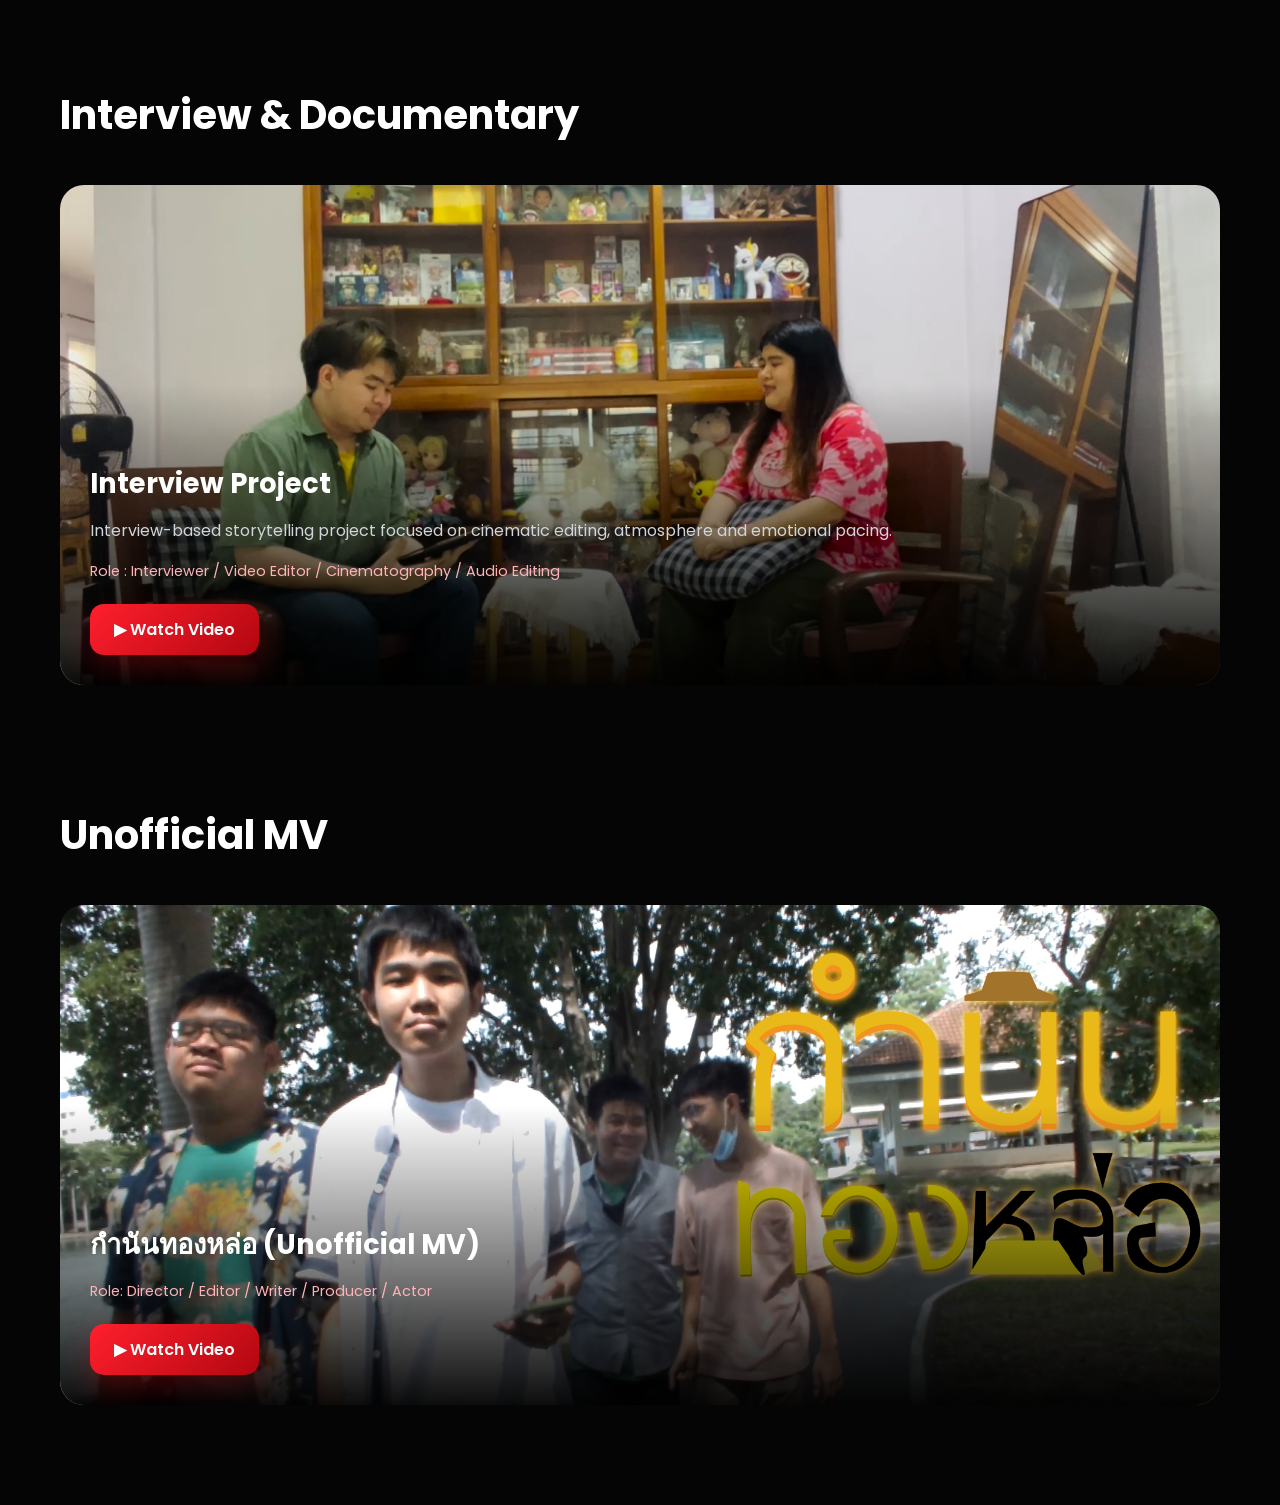
==== commit 4c43acb6: "update portfolio" ====
--- a/creative.html
+++ b/creative.html
@@ -75,8 +75,6 @@
 
             <h1>
                 Creative Editor
-                <br>
-                & Mod Creator
             </h1>
 
             <p>
@@ -94,7 +92,7 @@
 
                 </a>
 
-                <a href="resume.html"
+                <a href="RESUME WACHIRAWIT RATANAWIJARN.pdf"
                     class="secondary-btn">
 
                     Resume
